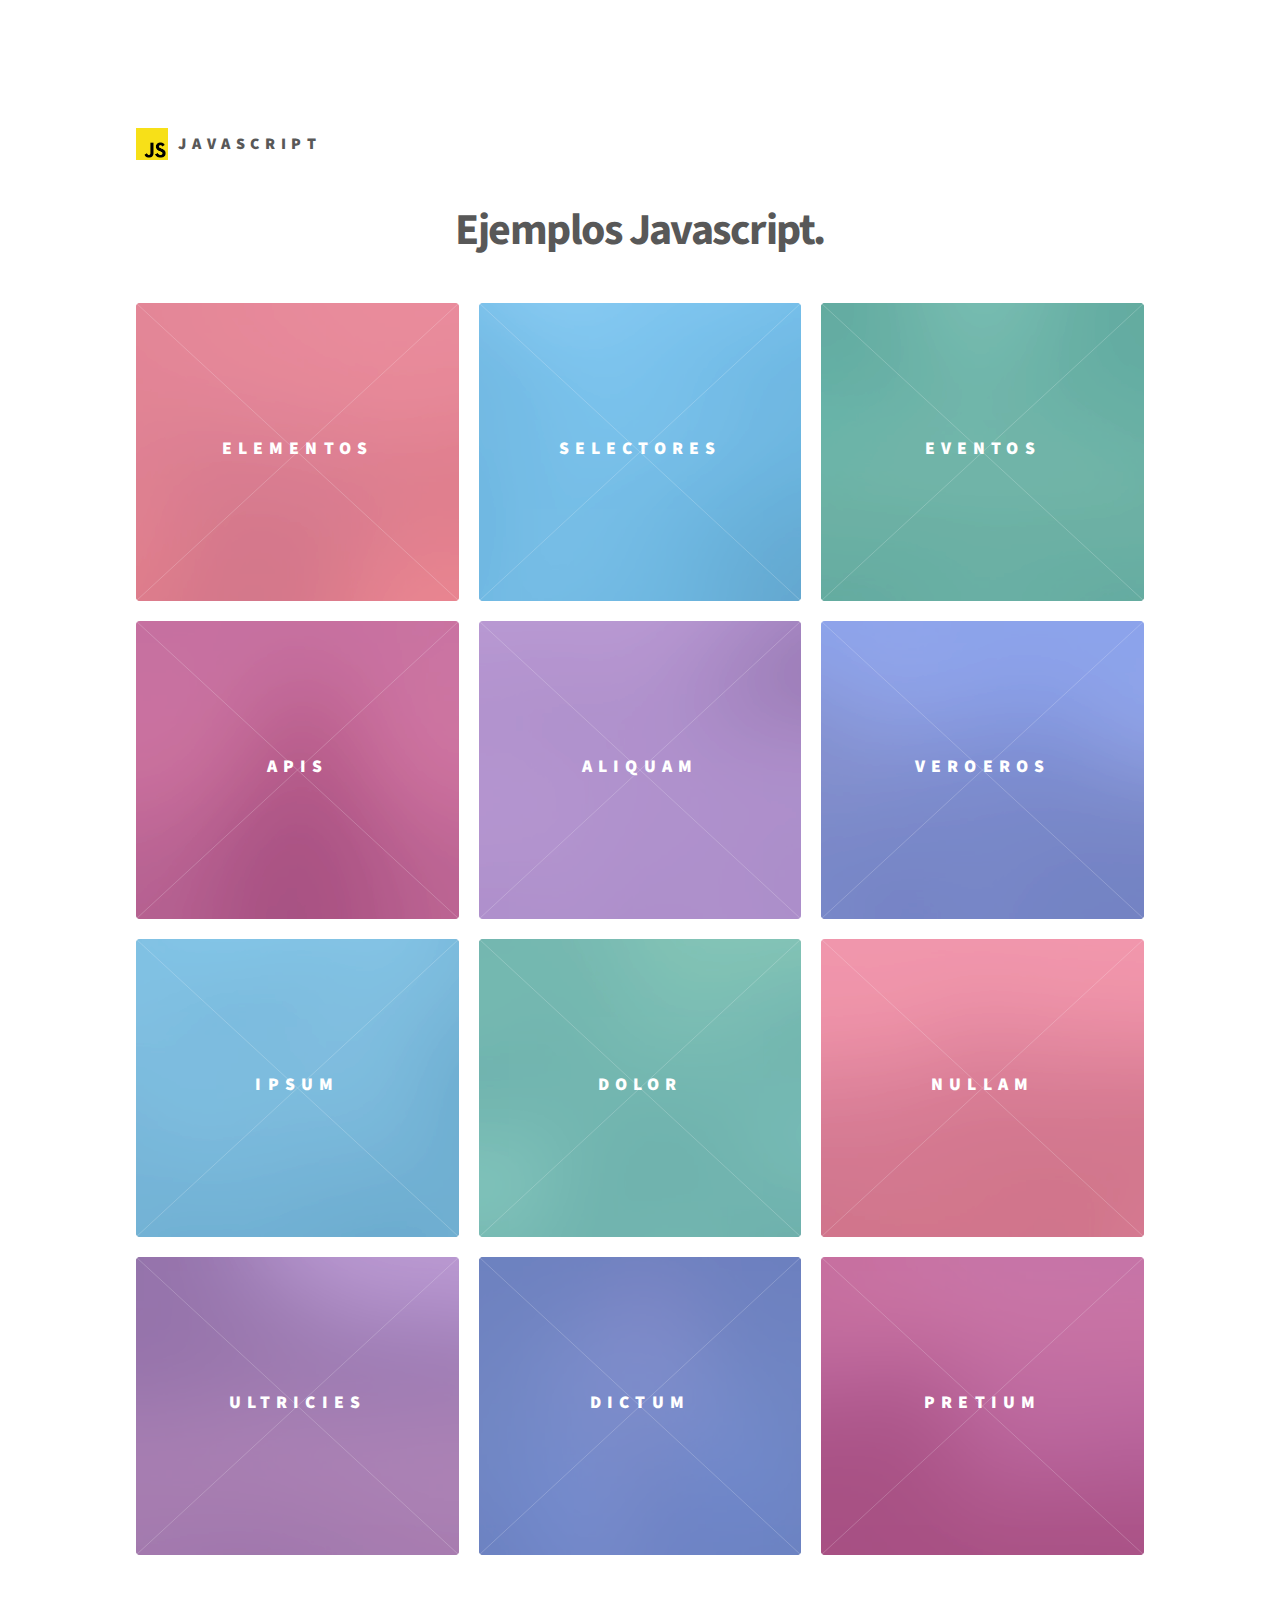
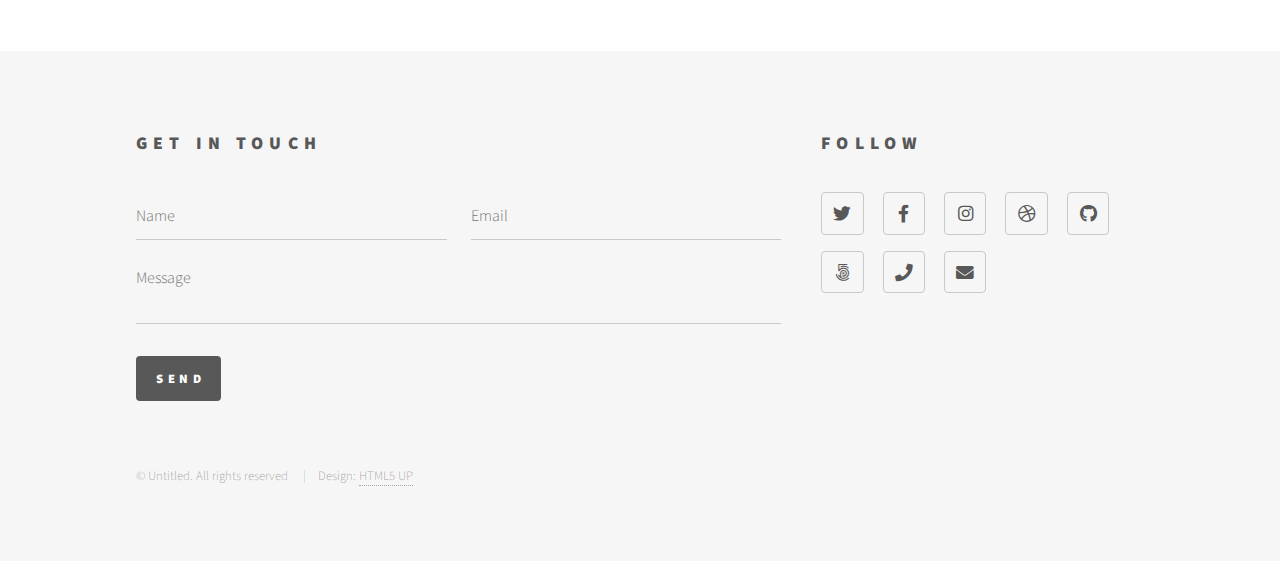
==== index.html @ d75ac3b3 "Primer commit" ====
<!DOCTYPE HTML>
<!--
	Phantom by HTML5 UP
	html5up.net | @ajlkn
	Free for personal and commercial use under the CCA 3.0 license (html5up.net/license)
-->
<html>

<head>
    <title>Desarrollo web Javascript</title>
    <meta charset="utf-8" />
    <meta name="viewport" content="width=device-width, initial-scale=1, user-scalable=no" />
    <link rel="stylesheet" href="assets/css/main.css" />
    <noscript><link rel="stylesheet" href="assets/css/noscript.css" /></noscript>
</head>

<body class="is-preload">
    <!-- Wrapper -->
    <div id="wrapper">

        <!-- Header -->
        <header id="header">
            <div class="inner">

                <!-- Logo -->
                <a href="index.html" class="logo">
                    <span class="symbol"><img src="images/logo.png" alt="" /></span><span class="title">Javascript</span>
                </a>

            </div>
        </header>

        <!-- Main -->
        <div id="main">
            <div class="inner">
                <header>
                    <h1>Ejemplos Javascript.</h1>
                </header>
                <section class="tiles">
                    <article class="style1">
                        <span class="image">
										<img src="images/pic01.jpg" alt="" />
									</span>
                        <a href="elementos.html">
                            <h2>Elementos</h2>
                            <div class="content">
                                <p>Sed nisl arcu euismod sit amet nisi lorem etiam dolor veroeros et feugiat.</p>
                            </div>
                        </a>
                    </article>
                    <article class="style2">
                        <span class="image">
										<img src="images/pic02.jpg" alt="" />
									</span>
                        <a href="selectores.html">
                            <h2>Selectores</h2>
                            <div class="content">
                                <p>Sed nisl arcu euismod sit amet nisi lorem etiam dolor veroeros et feugiat.</p>
                            </div>
                        </a>
                    </article>
                    <article class="style3">
                        <span class="image">
										<img src="images/pic03.jpg" alt="" />
									</span>
                        <a href="generic.html">
                            <h2>Eventos</h2>
                            <div class="content">
                                <p>Sed nisl arcu euismod sit amet nisi lorem etiam dolor veroeros et feugiat.</p>
                            </div>
                        </a>
                    </article>
                    <article class="style4">
                        <span class="image">
										<img src="images/pic04.jpg" alt="" />
									</span>
                        <a href="generic.html">
                            <h2>Apis</h2>
                            <div class="content">
                                <p>Sed nisl arcu euismod sit amet nisi lorem etiam dolor veroeros et feugiat.</p>
                            </div>
                        </a>
                    </article>
                    <article class="style5">
                        <span class="image">
										<img src="images/pic05.jpg" alt="" />
									</span>
                        <a href="generic.html">
                            <h2>Aliquam</h2>
                            <div class="content">
                                <p>Sed nisl arcu euismod sit amet nisi lorem etiam dolor veroeros et feugiat.</p>
                            </div>
                        </a>
                    </article>
                    <article class="style6">
                        <span class="image">
										<img src="images/pic06.jpg" alt="" />
									</span>
                        <a href="generic.html">
                            <h2>Veroeros</h2>
                            <div class="content">
                                <p>Sed nisl arcu euismod sit amet nisi lorem etiam dolor veroeros et feugiat.</p>
                            </div>
                        </a>
                    </article>
                    <article class="style2">
                        <span class="image">
										<img src="images/pic07.jpg" alt="" />
									</span>
                        <a href="generic.html">
                            <h2>Ipsum</h2>
                            <div class="content">
                                <p>Sed nisl arcu euismod sit amet nisi lorem etiam dolor veroeros et feugiat.</p>
                            </div>
                        </a>
                    </article>
                    <article class="style3">
                        <span class="image">
										<img src="images/pic08.jpg" alt="" />
									</span>
                        <a href="generic.html">
                            <h2>Dolor</h2>
                            <div class="content">
                                <p>Sed nisl arcu euismod sit amet nisi lorem etiam dolor veroeros et feugiat.</p>
                            </div>
                        </a>
                    </article>
                    <article class="style1">
                        <span class="image">
										<img src="images/pic09.jpg" alt="" />
									</span>
                        <a href="generic.html">
                            <h2>Nullam</h2>
                            <div class="content">
                                <p>Sed nisl arcu euismod sit amet nisi lorem etiam dolor veroeros et feugiat.</p>
                            </div>
                        </a>
                    </article>
                    <article class="style5">
                        <span class="image">
										<img src="images/pic10.jpg" alt="" />
									</span>
                        <a href="generic.html">
                            <h2>Ultricies</h2>
                            <div class="content">
                                <p>Sed nisl arcu euismod sit amet nisi lorem etiam dolor veroeros et feugiat.</p>
                            </div>
                        </a>
                    </article>
                    <article class="style6">
                        <span class="image">
										<img src="images/pic11.jpg" alt="" />
									</span>
                        <a href="generic.html">
                            <h2>Dictum</h2>
                            <div class="content">
                                <p>Sed nisl arcu euismod sit amet nisi lorem etiam dolor veroeros et feugiat.</p>
                            </div>
                        </a>
                    </article>
                    <article class="style4">
                        <span class="image">
										<img src="images/pic12.jpg" alt="" />
									</span>
                        <a href="generic.html">
                            <h2>Pretium</h2>
                            <div class="content">
                                <p>Sed nisl arcu euismod sit amet nisi lorem etiam dolor veroeros et feugiat.</p>
                            </div>
                        </a>
                    </article>
                </section>
            </div>
        </div>

        <!-- Footer -->
        <footer id="footer">
            <div class="inner">
                <section>
                    <h2>Get in touch</h2>
                    <form method="post" action="#">
                        <div class="fields">
                            <div class="field half">
                                <input type="text" name="name" id="name" placeholder="Name" />
                            </div>
                            <div class="field half">
                                <input type="email" name="email" id="email" placeholder="Email" />
                            </div>
                            <div class="field">
                                <textarea name="message" id="message" placeholder="Message"></textarea>
                            </div>
                        </div>
                        <ul class="actions">
                            <li><input type="submit" value="Send" class="primary" /></li>
                        </ul>
                    </form>
                </section>
                <section>
                    <h2>Follow</h2>
                    <ul class="icons">
                        <li><a href="#" class="icon brands style2 fa-twitter"><span class="label">Twitter</span></a></li>
                        <li><a href="#" class="icon brands style2 fa-facebook-f"><span class="label">Facebook</span></a></li>
                        <li><a href="#" class="icon brands style2 fa-instagram"><span class="label">Instagram</span></a></li>
                        <li><a href="#" class="icon brands style2 fa-dribbble"><span class="label">Dribbble</span></a></li>
                        <li><a href="#" class="icon brands style2 fa-github"><span class="label">GitHub</span></a></li>
                        <li><a href="#" class="icon brands style2 fa-500px"><span class="label">500px</span></a></li>
                        <li><a href="#" class="icon solid style2 fa-phone"><span class="label">Phone</span></a></li>
                        <li><a href="#" class="icon solid style2 fa-envelope"><span class="label">Email</span></a></li>
                    </ul>
                </section>
                <ul class="copyright">
                    <li>&copy; Untitled. All rights reserved</li>
                    <li>Design: <a href="http://html5up.net">HTML5 UP</a></li>
                </ul>
            </div>
        </footer>

    </div>

    <!-- Scripts -->
    <script src="assets/js/jquery.min.js"></script>
    <script src="assets/js/browser.min.js"></script>
    <script src="assets/js/breakpoints.min.js"></script>
    <script src="assets/js/util.js"></script>
    <script src="assets/js/main.js"></script>

</body>

</html>
---- assets/css/main.css ----
@import url(fontawesome-all.min.css);
@import url("https://fonts.googleapis.com/css?family=Source+Sans+Pro:300,700,900");

/*
	Phantom by HTML5 UP
	html5up.net | @ajlkn
	Free for personal and commercial use under the CCA 3.0 license (html5up.net/license)
*/

html,
body,
div,
span,
applet,
object,
iframe,
h1,
h2,
h3,
h4,
h5,
h6,
p,
blockquote,
pre,
a,
abbr,
acronym,
address,
big,
cite,
code,
del,
dfn,
em,
img,
ins,
kbd,
q,
s,
samp,
small,
strike,
strong,
sub,
sup,
tt,
var,
b,
u,
i,
center,
dl,
dt,
dd,
ol,
ul,
li,
fieldset,
form,
label,
legend,
table,
caption,
tbody,
tfoot,
thead,
tr,
th,
td,
article,
aside,
canvas,
details,
embed,
figure,
figcaption,
footer,
header,
hgroup,
menu,
nav,
output,
ruby,
section,
summary,
time,
mark,
audio,
video {
    margin: 0;
    padding: 0;
    border: 0;
    font-size: 100%;
    font: inherit;
    vertical-align: baseline;
}

article,
aside,
details,
figcaption,
figure,
footer,
header,
hgroup,
menu,
nav,
section {
    display: block;
}

body {
    line-height: 1;
}

ol,
ul {
    list-style: none;
}

blockquote,
q {
    quotes: none;
}

blockquote:before,
blockquote:after,
q:before,
q:after {
    content: '';
    content: none;
}

table {
    border-collapse: collapse;
    border-spacing: 0;
}

body {
    -webkit-text-size-adjust: none;
}

mark {
    background-color: transparent;
    color: inherit;
}

input::-moz-focus-inner {
    border: 0;
    padding: 0;
}

input,
select,
textarea {
    -moz-appearance: none;
    -webkit-appearance: none;
    -ms-appearance: none;
    appearance: none;
}


/* Basic */

@-ms-viewport {
    width: device-width;
}

body {
    -ms-overflow-style: scrollbar;
}

@media screen and (max-width: 480px) {
    html,
    body {
        min-width: 320px;
    }
}

html {
    box-sizing: border-box;
}

*,
*:before,
*:after {
    box-sizing: inherit;
}

body {
    background: #ffffff;
}

body.is-preload *,
body.is-preload *:before,
body.is-preload *:after {
    -moz-animation: none !important;
    -webkit-animation: none !important;
    -ms-animation: none !important;
    animation: none !important;
    -moz-transition: none !important;
    -webkit-transition: none !important;
    -ms-transition: none !important;
    transition: none !important;
}


/* Type */

body,
input,
select,
textarea {
    color: #585858;
    font-family: "Source Sans Pro", Helvetica, sans-serif;
    font-size: 16pt;
    font-weight: 300;
    line-height: 1.75;
}

@media screen and (max-width: 1680px) {
    body,
    input,
    select,
    textarea {
        font-size: 14pt;
    }
}

@media screen and (max-width: 1280px) {
    body,
    input,
    select,
    textarea {
        font-size: 12pt;
    }
}

a {
    -moz-transition: border-bottom-color 0.2s ease, color 0.2s ease;
    -webkit-transition: border-bottom-color 0.2s ease, color 0.2s ease;
    -ms-transition: border-bottom-color 0.2s ease, color 0.2s ease;
    transition: border-bottom-color 0.2s ease, color 0.2s ease;
    text-decoration: none;
    color: #585858;
    border-bottom: dotted 1px rgba(88, 88, 88, 0.5);
}

a:hover {
    border-bottom-color: transparent;
    color: #f2849e !important;
}

strong,
b {
    font-weight: 900;
}

em,
i {
    font-style: italic;
}

p {
    margin: 0 0 2em 0;
}

h1 {
    font-size: 2.75em;
    font-weight: 700;
    line-height: 1.3;
    margin: 0 0 1em 0;
    letter-spacing: -0.035em;
    text-align: center;
}

h1 a {
    color: inherit;
}

@media screen and (max-width: 736px) {
    h1 {
        font-size: 2em;
        margin: 0 0 1em 0;
    }
}

@media screen and (max-width: 360px) {
    h1 {
        font-size: 1.75em;
    }
}

h2,
h3,
h4,
h5,
h6 {
    font-weight: 900;
    line-height: 1.5;
    margin: 0 0 2em 0;
    text-transform: uppercase;
    letter-spacing: 0.35em;
}

h2 a,
h3 a,
h4 a,
h5 a,
h6 a {
    color: inherit;
}

h2 {
    font-size: 1.1em;
}

h3 {
    font-size: 1em;
}

h4 {
    font-size: 0.8em;
}

h5 {
    font-size: 0.8em;
}

h6 {
    font-size: 0.8em;
}

@media screen and (max-width: 980px) {
    h1 br,
    h2 br,
    h3 br,
    h4 br,
    h5 br,
    h6 br {
        display: none;
    }
}

@media screen and (max-width: 736px) {
    h2 {
        font-size: 1em;
    }
    h3 {
        font-size: 0.8em;
    }
}

sub {
    font-size: 0.8em;
    position: relative;
    top: 0.5em;
}

sup {
    font-size: 0.8em;
    position: relative;
    top: -0.5em;
}

blockquote {
    border-left: solid 4px #c9c9c9;
    font-style: italic;
    margin: 0 0 2em 0;
    padding: 0.5em 0 0.5em 2em;
}

code {
    background: rgba(144, 144, 144, 0.075);
    border-radius: 4px;
    border: solid 1px #c9c9c9;
    font-family: "Courier New", monospace;
    font-size: 0.9em;
    margin: 0 0.25em;
    padding: 0.25em 0.65em;
}

pre {
    -webkit-overflow-scrolling: touch;
    font-family: "Courier New", monospace;
    font-size: 0.9em;
    margin: 0 0 2em 0;
}

pre code {
    display: block;
    line-height: 1.75;
    padding: 1em 1.5em;
    overflow-x: auto;
}

hr {
    border: 0;
    border-bottom: solid 1px #c9c9c9;
    margin: 2em 0;
}

hr.major {
    margin: 3em 0;
}

.align-left {
    text-align: left;
}

.align-center {
    text-align: center;
}

.align-right {
    text-align: right;
}


/* Row */

.row {
    display: flex;
    flex-wrap: wrap;
    box-sizing: border-box;
    align-items: stretch;
}

.row>* {
    box-sizing: border-box;
}

.row.gtr-uniform>*> :last-child {
    margin-bottom: 0;
}

.row.aln-left {
    justify-content: flex-start;
}

.row.aln-center {
    justify-content: center;
}

.row.aln-right {
    justify-content: flex-end;
}

.row.aln-top {
    align-items: flex-start;
}

.row.aln-middle {
    align-items: center;
}

.row.aln-bottom {
    align-items: flex-end;
}

.row>.imp {
    order: -1;
}

.row>.col-1 {
    width: 8.33333%;
}

.row>.off-1 {
    margin-left: 8.33333%;
}

.row>.col-2 {
    width: 16.66667%;
}

.row>.off-2 {
    margin-left: 16.66667%;
}

.row>.col-3 {
    width: 25%;
}

.row>.off-3 {
    margin-left: 25%;
}

.row>.col-4 {
    width: 33.33333%;
}

.row>.off-4 {
    margin-left: 33.33333%;
}

.row>.col-5 {
    width: 41.66667%;
}

.row>.off-5 {
    margin-left: 41.66667%;
}

.row>.col-6 {
    width: 50%;
}

.row>.off-6 {
    margin-left: 50%;
}

.row>.col-7 {
    width: 58.33333%;
}

.row>.off-7 {
    margin-left: 58.33333%;
}

.row>.col-8 {
    width: 66.66667%;
}

.row>.off-8 {
    margin-left: 66.66667%;
}

.row>.col-9 {
    width: 75%;
}

.row>.off-9 {
    margin-left: 75%;
}

.row>.col-10 {
    width: 83.33333%;
}

.row>.off-10 {
    margin-left: 83.33333%;
}

.row>.col-11 {
    width: 91.66667%;
}

.row>.off-11 {
    margin-left: 91.66667%;
}

.row>.col-12 {
    width: 100%;
}

.row>.off-12 {
    margin-left: 100%;
}

.row.gtr-0 {
    margin-top: 0;
    margin-left: 0em;
}

.row.gtr-0>* {
    padding: 0 0 0 0em;
}

.row.gtr-0.gtr-uniform {
    margin-top: 0em;
}

.row.gtr-0.gtr-uniform>* {
    padding-top: 0em;
}

.row.gtr-25 {
    margin-top: 0;
    margin-left: -0.5em;
}

.row.gtr-25>* {
    padding: 0 0 0 0.5em;
}

.row.gtr-25.gtr-uniform {
    margin-top: -0.5em;
}

.row.gtr-25.gtr-uniform>* {
    padding-top: 0.5em;
}

.row.gtr-50 {
    margin-top: 0;
    margin-left: -1em;
}

.row.gtr-50>* {
    padding: 0 0 0 1em;
}

.row.gtr-50.gtr-uniform {
    margin-top: -1em;
}

.row.gtr-50.gtr-uniform>* {
    padding-top: 1em;
}

.row {
    margin-top: 0;
    margin-left: -2em;
}

.row>* {
    padding: 0 0 0 2em;
}

.row.gtr-uniform {
    margin-top: -2em;
}

.row.gtr-uniform>* {
    padding-top: 2em;
}

.row.gtr-150 {
    margin-top: 0;
    margin-left: -3em;
}

.row.gtr-150>* {
    padding: 0 0 0 3em;
}

.row.gtr-150.gtr-uniform {
    margin-top: -3em;
}

.row.gtr-150.gtr-uniform>* {
    padding-top: 3em;
}

.row.gtr-200 {
    margin-top: 0;
    margin-left: -4em;
}

.row.gtr-200>* {
    padding: 0 0 0 4em;
}

.row.gtr-200.gtr-uniform {
    margin-top: -4em;
}

.row.gtr-200.gtr-uniform>* {
    padding-top: 4em;
}

@media screen and (max-width: 1680px) {
    .row {
        display: flex;
        flex-wrap: wrap;
        box-sizing: border-box;
        align-items: stretch;
    }
    .row>* {
        box-sizing: border-box;
    }
    .row.gtr-uniform>*> :last-child {
        margin-bottom: 0;
    }
    .row.aln-left {
        justify-content: flex-start;
    }
    .row.aln-center {
        justify-content: center;
    }
    .row.aln-right {
        justify-content: flex-end;
    }
    .row.aln-top {
        align-items: flex-start;
    }
    .row.aln-middle {
        align-items: center;
    }
    .row.aln-bottom {
        align-items: flex-end;
    }
    .row>.imp-xlarge {
        order: -1;
    }
    .row>.col-1-xlarge {
        width: 8.33333%;
    }
    .row>.off-1-xlarge {
        margin-left: 8.33333%;
    }
    .row>.col-2-xlarge {
        width: 16.66667%;
    }
    .row>.off-2-xlarge {
        margin-left: 16.66667%;
    }
    .row>.col-3-xlarge {
        width: 25%;
    }
    .row>.off-3-xlarge {
        margin-left: 25%;
    }
    .row>.col-4-xlarge {
        width: 33.33333%;
    }
    .row>.off-4-xlarge {
        margin-left: 33.33333%;
    }
    .row>.col-5-xlarge {
        width: 41.66667%;
    }
    .row>.off-5-xlarge {
        margin-left: 41.66667%;
    }
    .row>.col-6-xlarge {
        width: 50%;
    }
    .row>.off-6-xlarge {
        margin-left: 50%;
    }
    .row>.col-7-xlarge {
        width: 58.33333%;
    }
    .row>.off-7-xlarge {
        margin-left: 58.33333%;
    }
    .row>.col-8-xlarge {
        width: 66.66667%;
    }
    .row>.off-8-xlarge {
        margin-left: 66.66667%;
    }
    .row>.col-9-xlarge {
        width: 75%;
    }
    .row>.off-9-xlarge {
        margin-left: 75%;
    }
    .row>.col-10-xlarge {
        width: 83.33333%;
    }
    .row>.off-10-xlarge {
        margin-left: 83.33333%;
    }
    .row>.col-11-xlarge {
        width: 91.66667%;
    }
    .row>.off-11-xlarge {
        margin-left: 91.66667%;
    }
    .row>.col-12-xlarge {
        width: 100%;
    }
    .row>.off-12-xlarge {
        margin-left: 100%;
    }
    .row.gtr-0 {
        margin-top: 0;
        margin-left: 0em;
    }
    .row.gtr-0>* {
        padding: 0 0 0 0em;
    }
    .row.gtr-0.gtr-uniform {
        margin-top: 0em;
    }
    .row.gtr-0.gtr-uniform>* {
        padding-top: 0em;
    }
    .row.gtr-25 {
        margin-top: 0;
        margin-left: -0.5em;
    }
    .row.gtr-25>* {
        padding: 0 0 0 0.5em;
    }
    .row.gtr-25.gtr-uniform {
        margin-top: -0.5em;
    }
    .row.gtr-25.gtr-uniform>* {
        padding-top: 0.5em;
    }
    .row.gtr-50 {
        margin-top: 0;
        margin-left: -1em;
    }
    .row.gtr-50>* {
        padding: 0 0 0 1em;
    }
    .row.gtr-50.gtr-uniform {
        margin-top: -1em;
    }
    .row.gtr-50.gtr-uniform>* {
        padding-top: 1em;
    }
    .row {
        margin-top: 0;
        margin-left: -2em;
    }
    .row>* {
        padding: 0 0 0 2em;
    }
    .row.gtr-uniform {
        margin-top: -2em;
    }
    .row.gtr-uniform>* {
        padding-top: 2em;
    }
    .row.gtr-150 {
        margin-top: 0;
        margin-left: -3em;
    }
    .row.gtr-150>* {
        padding: 0 0 0 3em;
    }
    .row.gtr-150.gtr-uniform {
        margin-top: -3em;
    }
    .row.gtr-150.gtr-uniform>* {
        padding-top: 3em;
    }
    .row.gtr-200 {
        margin-top: 0;
        margin-left: -4em;
    }
    .row.gtr-200>* {
        padding: 0 0 0 4em;
    }
    .row.gtr-200.gtr-uniform {
        margin-top: -4em;
    }
    .row.gtr-200.gtr-uniform>* {
        padding-top: 4em;
    }
}

@media screen and (max-width: 1280px) {
    .row {
        display: flex;
        flex-wrap: wrap;
        box-sizing: border-box;
        align-items: stretch;
    }
    .row>* {
        box-sizing: border-box;
    }
    .row.gtr-uniform>*> :last-child {
        margin-bottom: 0;
    }
    .row.aln-left {
        justify-content: flex-start;
    }
    .row.aln-center {
        justify-content: center;
    }
    .row.aln-right {
        justify-content: flex-end;
    }
    .row.aln-top {
        align-items: flex-start;
    }
    .row.aln-middle {
        align-items: center;
    }
    .row.aln-bottom {
        align-items: flex-end;
    }
    .row>.imp-large {
        order: -1;
    }
    .row>.col-1-large {
        width: 8.33333%;
    }
    .row>.off-1-large {
        margin-left: 8.33333%;
    }
    .row>.col-2-large {
        width: 16.66667%;
    }
    .row>.off-2-large {
        margin-left: 16.66667%;
    }
    .row>.col-3-large {
        width: 25%;
    }
    .row>.off-3-large {
        margin-left: 25%;
    }
    .row>.col-4-large {
        width: 33.33333%;
    }
    .row>.off-4-large {
        margin-left: 33.33333%;
    }
    .row>.col-5-large {
        width: 41.66667%;
    }
    .row>.off-5-large {
        margin-left: 41.66667%;
    }
    .row>.col-6-large {
        width: 50%;
    }
    .row>.off-6-large {
        margin-left: 50%;
    }
    .row>.col-7-large {
        width: 58.33333%;
    }
    .row>.off-7-large {
        margin-left: 58.33333%;
    }
    .row>.col-8-large {
        width: 66.66667%;
    }
    .row>.off-8-large {
        margin-left: 66.66667%;
    }
    .row>.col-9-large {
        width: 75%;
    }
    .row>.off-9-large {
        margin-left: 75%;
    }
    .row>.col-10-large {
        width: 83.33333%;
    }
    .row>.off-10-large {
        margin-left: 83.33333%;
    }
    .row>.col-11-large {
        width: 91.66667%;
    }
    .row>.off-11-large {
        margin-left: 91.66667%;
    }
    .row>.col-12-large {
        width: 100%;
    }
    .row>.off-12-large {
        margin-left: 100%;
    }
    .row.gtr-0 {
        margin-top: 0;
        margin-left: 0em;
    }
    .row.gtr-0>* {
        padding: 0 0 0 0em;
    }
    .row.gtr-0.gtr-uniform {
        margin-top: 0em;
    }
    .row.gtr-0.gtr-uniform>* {
        padding-top: 0em;
    }
    .row.gtr-25 {
        margin-top: 0;
        margin-left: -0.5em;
    }
    .row.gtr-25>* {
        padding: 0 0 0 0.5em;
    }
    .row.gtr-25.gtr-uniform {
        margin-top: -0.5em;
    }
    .row.gtr-25.gtr-uniform>* {
        padding-top: 0.5em;
    }
    .row.gtr-50 {
        margin-top: 0;
        margin-left: -1em;
    }
    .row.gtr-50>* {
        padding: 0 0 0 1em;
    }
    .row.gtr-50.gtr-uniform {
        margin-top: -1em;
    }
    .row.gtr-50.gtr-uniform>* {
        padding-top: 1em;
    }
    .row {
        margin-top: 0;
        margin-left: -2em;
    }
    .row>* {
        padding: 0 0 0 2em;
    }
    .row.gtr-uniform {
        margin-top: -2em;
    }
    .row.gtr-uniform>* {
        padding-top: 2em;
    }
    .row.gtr-150 {
        margin-top: 0;
        margin-left: -3em;
    }
    .row.gtr-150>* {
        padding: 0 0 0 3em;
    }
    .row.gtr-150.gtr-uniform {
        margin-top: -3em;
    }
    .row.gtr-150.gtr-uniform>* {
        padding-top: 3em;
    }
    .row.gtr-200 {
        margin-top: 0;
        margin-left: -4em;
    }
    .row.gtr-200>* {
        padding: 0 0 0 4em;
    }
    .row.gtr-200.gtr-uniform {
        margin-top: -4em;
    }
    .row.gtr-200.gtr-uniform>* {
        padding-top: 4em;
    }
}

@media screen and (max-width: 980px) {
    .row {
        display: flex;
        flex-wrap: wrap;
        box-sizing: border-box;
        align-items: stretch;
    }
    .row>* {
        box-sizing: border-box;
    }
    .row.gtr-uniform>*> :last-child {
        margin-bottom: 0;
    }
    .row.aln-left {
        justify-content: flex-start;
    }
    .row.aln-center {
        justify-content: center;
    }
    .row.aln-right {
        justify-content: flex-end;
    }
    .row.aln-top {
        align-items: flex-start;
    }
    .row.aln-middle {
        align-items: center;
    }
    .row.aln-bottom {
        align-items: flex-end;
    }
    .row>.imp-medium {
        order: -1;
    }
    .row>.col-1-medium {
        width: 8.33333%;
    }
    .row>.off-1-medium {
        margin-left: 8.33333%;
    }
    .row>.col-2-medium {
        width: 16.66667%;
    }
    .row>.off-2-medium {
        margin-left: 16.66667%;
    }
    .row>.col-3-medium {
        width: 25%;
    }
    .row>.off-3-medium {
        margin-left: 25%;
    }
    .row>.col-4-medium {
        width: 33.33333%;
    }
    .row>.off-4-medium {
        margin-left: 33.33333%;
    }
    .row>.col-5-medium {
        width: 41.66667%;
    }
    .row>.off-5-medium {
        margin-left: 41.66667%;
    }
    .row>.col-6-medium {
        width: 50%;
    }
    .row>.off-6-medium {
        margin-left: 50%;
    }
    .row>.col-7-medium {
        width: 58.33333%;
    }
    .row>.off-7-medium {
        margin-left: 58.33333%;
    }
    .row>.col-8-medium {
        width: 66.66667%;
    }
    .row>.off-8-medium {
        margin-left: 66.66667%;
    }
    .row>.col-9-medium {
        width: 75%;
    }
    .row>.off-9-medium {
        margin-left: 75%;
    }
    .row>.col-10-medium {
        width: 83.33333%;
    }
    .row>.off-10-medium {
        margin-left: 83.33333%;
    }
    .row>.col-11-medium {
        width: 91.66667%;
    }
    .row>.off-11-medium {
        margin-left: 91.66667%;
    }
    .row>.col-12-medium {
        width: 100%;
    }
    .row>.off-12-medium {
        margin-left: 100%;
    }
    .row.gtr-0 {
        margin-top: 0;
        margin-left: 0em;
    }
    .row.gtr-0>* {
        padding: 0 0 0 0em;
    }
    .row.gtr-0.gtr-uniform {
        margin-top: 0em;
    }
    .row.gtr-0.gtr-uniform>* {
        padding-top: 0em;
    }
    .row.gtr-25 {
        margin-top: 0;
        margin-left: -0.375em;
    }
    .row.gtr-25>* {
        padding: 0 0 0 0.375em;
    }
    .row.gtr-25.gtr-uniform {
        margin-top: -0.375em;
    }
    .row.gtr-25.gtr-uniform>* {
        padding-top: 0.375em;
    }
    .row.gtr-50 {
        margin-top: 0;
        margin-left: -0.75em;
    }
    .row.gtr-50>* {
        padding: 0 0 0 0.75em;
    }
    .row.gtr-50.gtr-uniform {
        margin-top: -0.75em;
    }
    .row.gtr-50.gtr-uniform>* {
        padding-top: 0.75em;
    }
    .row {
        margin-top: 0;
        margin-left: -1.5em;
    }
    .row>* {
        padding: 0 0 0 1.5em;
    }
    .row.gtr-uniform {
        margin-top: -1.5em;
    }
    .row.gtr-uniform>* {
        padding-top: 1.5em;
    }
    .row.gtr-150 {
        margin-top: 0;
        margin-left: -2.25em;
    }
    .row.gtr-150>* {
        padding: 0 0 0 2.25em;
    }
    .row.gtr-150.gtr-uniform {
        margin-top: -2.25em;
    }
    .row.gtr-150.gtr-uniform>* {
        padding-top: 2.25em;
    }
    .row.gtr-200 {
        margin-top: 0;
        margin-left: -3em;
    }
    .row.gtr-200>* {
        padding: 0 0 0 3em;
    }
    .row.gtr-200.gtr-uniform {
        margin-top: -3em;
    }
    .row.gtr-200.gtr-uniform>* {
        padding-top: 3em;
    }
}

@media screen and (max-width: 736px) {
    .row {
        display: flex;
        flex-wrap: wrap;
        box-sizing: border-box;
        align-items: stretch;
    }
    .row>* {
        box-sizing: border-box;
    }
    .row.gtr-uniform>*> :last-child {
        margin-bottom: 0;
    }
    .row.aln-left {
        justify-content: flex-start;
    }
    .row.aln-center {
        justify-content: center;
    }
    .row.aln-right {
        justify-content: flex-end;
    }
    .row.aln-top {
        align-items: flex-start;
    }
    .row.aln-middle {
        align-items: center;
    }
    .row.aln-bottom {
        align-items: flex-end;
    }
    .row>.imp-small {
        order: -1;
    }
    .row>.col-1-small {
        width: 8.33333%;
    }
    .row>.off-1-small {
        margin-left: 8.33333%;
    }
    .row>.col-2-small {
        width: 16.66667%;
    }
    .row>.off-2-small {
        margin-left: 16.66667%;
    }
    .row>.col-3-small {
        width: 25%;
    }
    .row>.off-3-small {
        margin-left: 25%;
    }
    .row>.col-4-small {
        width: 33.33333%;
    }
    .row>.off-4-small {
        margin-left: 33.33333%;
    }
    .row>.col-5-small {
        width: 41.66667%;
    }
    .row>.off-5-small {
        margin-left: 41.66667%;
    }
    .row>.col-6-small {
        width: 50%;
    }
    .row>.off-6-small {
        margin-left: 50%;
    }
    .row>.col-7-small {
        width: 58.33333%;
    }
    .row>.off-7-small {
        margin-left: 58.33333%;
    }
    .row>.col-8-small {
        width: 66.66667%;
    }
    .row>.off-8-small {
        margin-left: 66.66667%;
    }
    .row>.col-9-small {
        width: 75%;
    }
    .row>.off-9-small {
        margin-left: 75%;
    }
    .row>.col-10-small {
        width: 83.33333%;
    }
    .row>.off-10-small {
        margin-left: 83.33333%;
    }
    .row>.col-11-small {
        width: 91.66667%;
    }
    .row>.off-11-small {
        margin-left: 91.66667%;
    }
    .row>.col-12-small {
        width: 100%;
    }
    .row>.off-12-small {
        margin-left: 100%;
    }
    .row.gtr-0 {
        margin-top: 0;
        margin-left: 0em;
    }
    .row.gtr-0>* {
        padding: 0 0 0 0em;
    }
    .row.gtr-0.gtr-uniform {
        margin-top: 0em;
    }
    .row.gtr-0.gtr-uniform>* {
        padding-top: 0em;
    }
    .row.gtr-25 {
        margin-top: 0;
        margin-left: -0.25em;
    }
    .row.gtr-25>* {
        padding: 0 0 0 0.25em;
    }
    .row.gtr-25.gtr-uniform {
        margin-top: -0.25em;
    }
    .row.gtr-25.gtr-uniform>* {
        padding-top: 0.25em;
    }
    .row.gtr-50 {
        margin-top: 0;
        margin-left: -0.5em;
    }
    .row.gtr-50>* {
        padding: 0 0 0 0.5em;
    }
    .row.gtr-50.gtr-uniform {
        margin-top: -0.5em;
    }
    .row.gtr-50.gtr-uniform>* {
        padding-top: 0.5em;
    }
    .row {
        margin-top: 0;
        margin-left: -1em;
    }
    .row>* {
        padding: 0 0 0 1em;
    }
    .row.gtr-uniform {
        margin-top: -1em;
    }
    .row.gtr-uniform>* {
        padding-top: 1em;
    }
    .row.gtr-150 {
        margin-top: 0;
        margin-left: -1.5em;
    }
    .row.gtr-150>* {
        padding: 0 0 0 1.5em;
    }
    .row.gtr-150.gtr-uniform {
        margin-top: -1.5em;
    }
    .row.gtr-150.gtr-uniform>* {
        padding-top: 1.5em;
    }
    .row.gtr-200 {
        margin-top: 0;
        margin-left: -2em;
    }
    .row.gtr-200>* {
        padding: 0 0 0 2em;
    }
    .row.gtr-200.gtr-uniform {
        margin-top: -2em;
    }
    .row.gtr-200.gtr-uniform>* {
        padding-top: 2em;
    }
}

@media screen and (max-width: 480px) {
    .row {
        display: flex;
        flex-wrap: wrap;
        box-sizing: border-box;
        align-items: stretch;
    }
    .row>* {
        box-sizing: border-box;
    }
    .row.gtr-uniform>*> :last-child {
        margin-bottom: 0;
    }
    .row.aln-left {
        justify-content: flex-start;
    }
    .row.aln-center {
        justify-content: center;
    }
    .row.aln-right {
        justify-content: flex-end;
    }
    .row.aln-top {
        align-items: flex-start;
    }
    .row.aln-middle {
        align-items: center;
    }
    .row.aln-bottom {
        align-items: flex-end;
    }
    .row>.imp-xsmall {
        order: -1;
    }
    .row>.col-1-xsmall {
        width: 8.33333%;
    }
    .row>.off-1-xsmall {
        margin-left: 8.33333%;
    }
    .row>.col-2-xsmall {
        width: 16.66667%;
    }
    .row>.off-2-xsmall {
        margin-left: 16.66667%;
    }
    .row>.col-3-xsmall {
        width: 25%;
    }
    .row>.off-3-xsmall {
        margin-left: 25%;
    }
    .row>.col-4-xsmall {
        width: 33.33333%;
    }
    .row>.off-4-xsmall {
        margin-left: 33.33333%;
    }
    .row>.col-5-xsmall {
        width: 41.66667%;
    }
    .row>.off-5-xsmall {
        margin-left: 41.66667%;
    }
    .row>.col-6-xsmall {
        width: 50%;
    }
    .row>.off-6-xsmall {
        margin-left: 50%;
    }
    .row>.col-7-xsmall {
        width: 58.33333%;
    }
    .row>.off-7-xsmall {
        margin-left: 58.33333%;
    }
    .row>.col-8-xsmall {
        width: 66.66667%;
    }
    .row>.off-8-xsmall {
        margin-left: 66.66667%;
    }
    .row>.col-9-xsmall {
        width: 75%;
    }
    .row>.off-9-xsmall {
        margin-left: 75%;
    }
    .row>.col-10-xsmall {
        width: 83.33333%;
    }
    .row>.off-10-xsmall {
        margin-left: 83.33333%;
    }
    .row>.col-11-xsmall {
        width: 91.66667%;
    }
    .row>.off-11-xsmall {
        margin-left: 91.66667%;
    }
    .row>.col-12-xsmall {
        width: 100%;
    }
    .row>.off-12-xsmall {
        margin-left: 100%;
    }
    .row.gtr-0 {
        margin-top: 0;
        margin-left: 0em;
    }
    .row.gtr-0>* {
        padding: 0 0 0 0em;
    }
    .row.gtr-0.gtr-uniform {
        margin-top: 0em;
    }
    .row.gtr-0.gtr-uniform>* {
        padding-top: 0em;
    }
    .row.gtr-25 {
        margin-top: 0;
        margin-left: -0.25em;
    }
    .row.gtr-25>* {
        padding: 0 0 0 0.25em;
    }
    .row.gtr-25.gtr-uniform {
        margin-top: -0.25em;
    }
    .row.gtr-25.gtr-uniform>* {
        padding-top: 0.25em;
    }
    .row.gtr-50 {
        margin-top: 0;
        margin-left: -0.5em;
    }
    .row.gtr-50>* {
        padding: 0 0 0 0.5em;
    }
    .row.gtr-50.gtr-uniform {
        margin-top: -0.5em;
    }
    .row.gtr-50.gtr-uniform>* {
        padding-top: 0.5em;
    }
    .row {
        margin-top: 0;
        margin-left: -1em;
    }
    .row>* {
        padding: 0 0 0 1em;
    }
    .row.gtr-uniform {
        margin-top: -1em;
    }
    .row.gtr-uniform>* {
        padding-top: 1em;
    }
    .row.gtr-150 {
        margin-top: 0;
        margin-left: -1.5em;
    }
    .row.gtr-150>* {
        padding: 0 0 0 1.5em;
    }
    .row.gtr-150.gtr-uniform {
        margin-top: -1.5em;
    }
    .row.gtr-150.gtr-uniform>* {
        padding-top: 1.5em;
    }
    .row.gtr-200 {
        margin-top: 0;
        margin-left: -2em;
    }
    .row.gtr-200>* {
        padding: 0 0 0 2em;
    }
    .row.gtr-200.gtr-uniform {
        margin-top: -2em;
    }
    .row.gtr-200.gtr-uniform>* {
        padding-top: 2em;
    }
}


/* Section/Article */

section.special,
article.special {
    text-align: center;
}

header p {
    margin-top: -1em;
}

@media screen and (max-width: 736px) {
    header p {
        margin-top: 0;
    }
}


/* Icon */

.icon {
    text-decoration: none;
    border-bottom: none;
    position: relative;
}

.icon:before {
    -moz-osx-font-smoothing: grayscale;
    -webkit-font-smoothing: antialiased;
    display: inline-block;
    font-style: normal;
    font-variant: normal;
    text-rendering: auto;
    line-height: 1;
    text-transform: none !important;
    font-family: 'Font Awesome 5 Free';
    font-weight: 400;
}

.icon>.label {
    display: none;
}

.icon:before {
    line-height: inherit;
}

.icon.solid:before {
    font-weight: 900;
}

.icon.brands:before {
    font-family: 'Font Awesome 5 Brands';
}

.icon.style2 {
    -moz-transition: background-color 0.2s ease-in-out, color 0.2s ease-in-out, border-color 0.2s ease-in-out;
    -webkit-transition: background-color 0.2s ease-in-out, color 0.2s ease-in-out, border-color 0.2s ease-in-out;
    -ms-transition: background-color 0.2s ease-in-out, color 0.2s ease-in-out, border-color 0.2s ease-in-out;
    transition: background-color 0.2s ease-in-out, color 0.2s ease-in-out, border-color 0.2s ease-in-out;
    background-color: transparent;
    border: solid 1px #c9c9c9;
    border-radius: 4px;
    width: 2.65em;
    height: 2.65em;
    display: inline-block;
    text-align: center;
    line-height: 2.65em;
    color: inherit;
}

.icon.style2:before {
    font-size: 1.1em;
}

.icon.style2:hover {
    color: #f2849e;
    border-color: #f2849e;
}

.icon.style2:active {
    background-color: rgba(242, 132, 158, 0.1);
}


/* List */

ol {
    list-style: decimal;
    margin: 0 0 2em 0;
    padding-left: 1.25em;
}

ol li {
    padding-left: 0.25em;
}

ul {
    list-style: disc;
    margin: 0 0 2em 0;
    padding-left: 1em;
}

ul li {
    padding-left: 0.5em;
}

ul.alt {
    list-style: none;
    padding-left: 0;
}

ul.alt li {
    border-top: solid 1px #c9c9c9;
    padding: 0.5em 0;
}

ul.alt li:first-child {
    border-top: 0;
    padding-top: 0;
}

dl {
    margin: 0 0 2em 0;
}

dl dt {
    display: block;
    font-weight: 900;
    margin: 0 0 1em 0;
}

dl dd {
    margin-left: 2em;
}


/* Actions */

ul.actions {
    display: -moz-flex;
    display: -webkit-flex;
    display: -ms-flex;
    display: flex;
    cursor: default;
    list-style: none;
    margin-left: -1em;
    padding-left: 0;
}

ul.actions li {
    padding: 0 0 0 1em;
    vertical-align: middle;
}

ul.actions.special {
    -moz-justify-content: center;
    -webkit-justify-content: center;
    -ms-justify-content: center;
    justify-content: center;
    width: 100%;
    margin-left: 0;
}

ul.actions.special li:first-child {
    padding-left: 0;
}

ul.actions.stacked {
    -moz-flex-direction: column;
    -webkit-flex-direction: column;
    -ms-flex-direction: column;
    flex-direction: column;
    margin-left: 0;
}

ul.actions.stacked li {
    padding: 1.3em 0 0 0;
}

ul.actions.stacked li:first-child {
    padding-top: 0;
}

ul.actions.fit {
    width: calc(100% + 1em);
}

ul.actions.fit li {
    -moz-flex-grow: 1;
    -webkit-flex-grow: 1;
    -ms-flex-grow: 1;
    flex-grow: 1;
    -moz-flex-shrink: 1;
    -webkit-flex-shrink: 1;
    -ms-flex-shrink: 1;
    flex-shrink: 1;
    width: 100%;
}

ul.actions.fit li>* {
    width: 100%;
}

ul.actions.fit.stacked {
    width: 100%;
}

@media screen and (max-width: 480px) {
    ul.actions:not(.fixed) {
        -moz-flex-direction: column;
        -webkit-flex-direction: column;
        -ms-flex-direction: column;
        flex-direction: column;
        margin-left: 0;
        width: 100% !important;
    }
    ul.actions:not(.fixed) li {
        -moz-flex-grow: 1;
        -webkit-flex-grow: 1;
        -ms-flex-grow: 1;
        flex-grow: 1;
        -moz-flex-shrink: 1;
        -webkit-flex-shrink: 1;
        -ms-flex-shrink: 1;
        flex-shrink: 1;
        padding: 1em 0 0 0;
        text-align: center;
        width: 100%;
    }
    ul.actions:not(.fixed) li>* {
        width: 100%;
    }
    ul.actions:not(.fixed) li:first-child {
        padding-top: 0;
    }
    ul.actions:not(.fixed) li input[type="submit"],
    ul.actions:not(.fixed) li input[type="reset"],
    ul.actions:not(.fixed) li input[type="button"],
    ul.actions:not(.fixed) li button,
    ul.actions:not(.fixed) li .button {
        width: 100%;
    }
    ul.actions:not(.fixed) li input[type="submit"].icon:before,
    ul.actions:not(.fixed) li input[type="reset"].icon:before,
    ul.actions:not(.fixed) li input[type="button"].icon:before,
    ul.actions:not(.fixed) li button.icon:before,
    ul.actions:not(.fixed) li .button.icon:before {
        margin-left: -0.5rem;
    }
}


/* Icons */

ul.icons {
    cursor: default;
    list-style: none;
    padding-left: 0;
    margin: -1em 0 2em -1em;
}

ul.icons li {
    display: inline-block;
    padding: 1em 0 0 1em;
}


/* Form */

form {
    margin: 0 0 2em 0;
    overflow-x: hidden;
}

form> :last-child {
    margin-bottom: 0;
}

form>.fields {
    display: -moz-flex;
    display: -webkit-flex;
    display: -ms-flex;
    display: flex;
    -moz-flex-wrap: wrap;
    -webkit-flex-wrap: wrap;
    -ms-flex-wrap: wrap;
    flex-wrap: wrap;
    width: calc(100% + 3em);
    margin: -1.5em 0 2em -1.5em;
}

form>.fields>.field {
    -moz-flex-grow: 0;
    -webkit-flex-grow: 0;
    -ms-flex-grow: 0;
    flex-grow: 0;
    -moz-flex-shrink: 0;
    -webkit-flex-shrink: 0;
    -ms-flex-shrink: 0;
    flex-shrink: 0;
    padding: 1.5em 0 0 1.5em;
    width: calc(100% - 1.5em);
}

form>.fields>.field.half {
    width: calc(50% - 0.75em);
}

form>.fields>.field.third {
    width: calc(100%/3 - 0.5em);
}

form>.fields>.field.quarter {
    width: calc(25% - 0.375em);
}

@media screen and (max-width: 480px) {
    form>.fields {
        width: calc(100% + 3em);
        margin: -1.5em 0 2em -1.5em;
    }
    form>.fields>.field {
        padding: 1.5em 0 0 1.5em;
        width: calc(100% - 1.5em);
    }
    form>.fields>.field.half {
        width: calc(100% - 1.5em);
    }
    form>.fields>.field.third {
        width: calc(100% - 1.5em);
    }
    form>.fields>.field.quarter {
        width: calc(100% - 1.5em);
    }
}

label {
    display: block;
    font-size: 0.9em;
    font-weight: 900;
    margin: 0 0 1em 0;
}

input[type="text"],
input[type="password"],
input[type="email"],
input[type="tel"],
select,
textarea {
    -moz-appearance: none;
    -webkit-appearance: none;
    -ms-appearance: none;
    appearance: none;
    background-color: transparent;
    border: none;
    border-radius: 0;
    border-bottom: solid 1px #c9c9c9;
    color: inherit;
    display: block;
    outline: 0;
    padding: 0;
    text-decoration: none;
    width: 100%;
}

input[type="text"]:invalid,
input[type="password"]:invalid,
input[type="email"]:invalid,
input[type="tel"]:invalid,
select:invalid,
textarea:invalid {
    box-shadow: none;
}

input[type="text"]:focus,
input[type="password"]:focus,
input[type="email"]:focus,
input[type="tel"]:focus,
select:focus,
textarea:focus {
    border-bottom-color: #f2849e;
    box-shadow: inset 0 -1px 0 0 #f2849e;
}

select {
    background-image: url("data:image/svg+xml;charset=utf8,%3Csvg xmlns='http://www.w3.org/2000/svg' width='40' height='40' preserveAspectRatio='none' viewBox='0 0 40 40'%3E%3Cpath d='M9.4,12.3l10.4,10.4l10.4-10.4c0.2-0.2,0.5-0.4,0.9-0.4c0.3,0,0.6,0.1,0.9,0.4l3.3,3.3c0.2,0.2,0.4,0.5,0.4,0.9 c0,0.4-0.1,0.6-0.4,0.9L20.7,31.9c-0.2,0.2-0.5,0.4-0.9,0.4c-0.3,0-0.6-0.1-0.9-0.4L4.3,17.3c-0.2-0.2-0.4-0.5-0.4-0.9 c0-0.4,0.1-0.6,0.4-0.9l3.3-3.3c0.2-0.2,0.5-0.4,0.9-0.4S9.1,12.1,9.4,12.3z' fill='%23c9c9c9' /%3E%3C/svg%3E");
    background-size: 1.25rem;
    background-repeat: no-repeat;
    background-position: calc(100% - 1rem) center;
    height: 3em;
    padding-right: 3em;
    text-overflow: ellipsis;
}

select option {
    background: #ffffff;
}

select:focus::-ms-value {
    background-color: transparent;
}

select::-ms-expand {
    display: none;
}

input[type="text"],
input[type="password"],
input[type="email"],
select {
    height: 3em;
}

textarea {
    padding: 0;
    min-height: 3.75em;
}

input[type="checkbox"],
input[type="radio"] {
    -moz-appearance: none;
    -webkit-appearance: none;
    -ms-appearance: none;
    appearance: none;
    display: block;
    float: left;
    margin-right: -2em;
    opacity: 0;
    width: 1em;
    z-index: -1;
}

input[type="checkbox"]+label,
input[type="radio"]+label {
    text-decoration: none;
    color: #585858;
    cursor: pointer;
    display: inline-block;
    font-size: 1em;
    font-weight: 300;
    padding-left: 2.55em;
    padding-right: 0.75em;
    position: relative;
}

input[type="checkbox"]+label:before,
input[type="radio"]+label:before {
    -moz-osx-font-smoothing: grayscale;
    -webkit-font-smoothing: antialiased;
    display: inline-block;
    font-style: normal;
    font-variant: normal;
    text-rendering: auto;
    line-height: 1;
    text-transform: none !important;
    font-family: 'Font Awesome 5 Free';
    font-weight: 900;
}

input[type="checkbox"]+label:before,
input[type="radio"]+label:before {
    border-radius: 4px;
    border: solid 1px #c9c9c9;
    content: '';
    display: inline-block;
    font-size: 0.8em;
    height: 2.25em;
    left: 0;
    line-height: 2.25em;
    position: absolute;
    text-align: center;
    top: 0;
    width: 2.25em;
}

input[type="checkbox"]:checked+label:before,
input[type="radio"]:checked+label:before {
    background: #585858;
    border-color: #585858;
    color: #ffffff;
    content: '\f00c';
}

input[type="checkbox"]:focus+label:before,
input[type="radio"]:focus+label:before {
    border-color: #f2849e;
    box-shadow: 0 0 0 1px #f2849e;
}

input[type="checkbox"]+label:before {
    border-radius: 4px;
}

input[type="radio"]+label:before {
    border-radius: 100%;
}


/* Box */

.box {
    border-radius: 4px;
    border: solid 1px #c9c9c9;
    margin-bottom: 2em;
    padding: 1.5em;
}

.box> :last-child,
.box> :last-child> :last-child,
.box> :last-child> :last-child> :last-child {
    margin-bottom: 0;
}

.box.alt {
    border: 0;
    border-radius: 0;
    padding: 0;
}


/* Image */

.image {
    border-radius: 4px;
    border: 0;
    display: inline-block;
    position: relative;
}

.image img {
    border-radius: 4px;
    display: block;
}

.image.left,
.image.right {
    max-width: 40%;
}

.image.left img,
.image.right img {
    width: 100%;
}

.image.left {
    float: left;
    padding: 0 1.5em 1em 0;
    top: 0.25em;
}

.image.right {
    float: right;
    padding: 0 0 1em 1.5em;
    top: 0.25em;
}

.image.fit {
    display: block;
    margin: 0 0 2em 0;
    width: 100%;
}

.image.fit img {
    width: 100%;
}

.image.main {
    display: block;
    margin: 0 0 3em 0;
    width: 100%;
}

.image.main img {
    width: 100%;
}

@media screen and (max-width: 736px) {
    .image.main {
        margin: 0 0 2em 0;
    }
}


/* Table */

.table-wrapper {
    -webkit-overflow-scrolling: touch;
    overflow-x: auto;
}

table {
    margin: 0 0 2em 0;
    width: 100%;
}

table tbody tr {
    border: solid 1px #c9c9c9;
    border-left: 0;
    border-right: 0;
}

table tbody tr:nth-child(2n+1) {
    background-color: rgba(144, 144, 144, 0.075);
}

table td {
    padding: 0.75em 0.75em;
}

table th {
    font-size: 0.9em;
    font-weight: 900;
    padding: 0 0.75em 0.75em 0.75em;
    text-align: left;
}

table thead {
    border-bottom: solid 2px #c9c9c9;
}

table tfoot {
    border-top: solid 2px #c9c9c9;
}

table.alt {
    border-collapse: separate;
}

table.alt tbody tr td {
    border: solid 1px #c9c9c9;
    border-left-width: 0;
    border-top-width: 0;
}

table.alt tbody tr td:first-child {
    border-left-width: 1px;
}

table.alt tbody tr:first-child td {
    border-top-width: 1px;
}

table.alt thead {
    border-bottom: 0;
}

table.alt tfoot {
    border-top: 0;
}


/* Button */

input[type="submit"],
input[type="reset"],
input[type="button"],
button,
.button {
    -moz-appearance: none;
    -webkit-appearance: none;
    -ms-appearance: none;
    appearance: none;
    -moz-transition: background-color 0.2s ease-in-out, color 0.2s ease-in-out, box-shadow 0.2s ease-in-out;
    -webkit-transition: background-color 0.2s ease-in-out, color 0.2s ease-in-out, box-shadow 0.2s ease-in-out;
    -ms-transition: background-color 0.2s ease-in-out, color 0.2s ease-in-out, box-shadow 0.2s ease-in-out;
    transition: background-color 0.2s ease-in-out, color 0.2s ease-in-out, box-shadow 0.2s ease-in-out;
    background-color: transparent;
    border-radius: 4px;
    border: 0;
    box-shadow: inset 0 0 0 2px #585858;
    color: #585858 !important;
    cursor: pointer;
    display: inline-block;
    font-size: 0.8em;
    font-weight: 900;
    height: 3.5em;
    letter-spacing: 0.35em;
    line-height: 3.45em;
    overflow: hidden;
    padding: 0 1.25em 0 1.6em;
    text-align: center;
    text-decoration: none;
    text-overflow: ellipsis;
    text-transform: uppercase;
    white-space: nowrap;
}

input[type="submit"].icon:before,
input[type="reset"].icon:before,
input[type="button"].icon:before,
button.icon:before,
.button.icon:before {
    margin-right: 0.5em;
}

input[type="submit"].fit,
input[type="reset"].fit,
input[type="button"].fit,
button.fit,
.button.fit {
    width: 100%;
}

input[type="submit"]:hover,
input[type="reset"]:hover,
input[type="button"]:hover,
button:hover,
.button:hover {
    color: #f2849e !important;
    box-shadow: inset 0 0 0 2px #f2849e;
}

input[type="submit"]:active,
input[type="reset"]:active,
input[type="button"]:active,
button:active,
.button:active {
    background-color: rgba(242, 132, 158, 0.1);
}

input[type="submit"].small,
input[type="reset"].small,
input[type="button"].small,
button.small,
.button.small {
    font-size: 0.6em;
}

input[type="submit"].large,
input[type="reset"].large,
input[type="button"].large,
button.large,
.button.large {
    font-size: 1em;
}

input[type="submit"].primary,
input[type="reset"].primary,
input[type="button"].primary,
button.primary,
.button.primary {
    box-shadow: none;
    background-color: #585858;
    color: #ffffff !important;
}

input[type="submit"].primary:hover,
input[type="reset"].primary:hover,
input[type="button"].primary:hover,
button.primary:hover,
.button.primary:hover {
    background-color: #f2849e;
}

input[type="submit"].primary:active,
input[type="reset"].primary:active,
input[type="button"].primary:active,
button.primary:active,
.button.primary:active {
    background-color: #ee5f81;
}

input[type="submit"].disabled,
input[type="submit"]:disabled,
input[type="reset"].disabled,
input[type="reset"]:disabled,
input[type="button"].disabled,
input[type="button"]:disabled,
button.disabled,
button:disabled,
.button.disabled,
.button:disabled {
    pointer-events: none;
    opacity: 0.25;
}


/* Tiles */

.tiles {
    display: -moz-flex;
    display: -webkit-flex;
    display: -ms-flex;
    display: flex;
    -moz-flex-wrap: wrap;
    -webkit-flex-wrap: wrap;
    -ms-flex-wrap: wrap;
    flex-wrap: wrap;
    postiion: relative;
    margin: -2.5em 0 0 -2.5em;
}

.tiles article {
    -moz-transition: -moz-transform 0.5s ease, opacity 0.5s ease;
    -webkit-transition: -webkit-transform 0.5s ease, opacity 0.5s ease;
    -ms-transition: -ms-transform 0.5s ease, opacity 0.5s ease;
    transition: transform 0.5s ease, opacity 0.5s ease;
    position: relative;
    width: calc(33.33333% - 2.5em);
    margin: 2.5em 0 0 2.5em;
}

.tiles article>.image {
    -moz-transition: -moz-transform 0.5s ease;
    -webkit-transition: -webkit-transform 0.5s ease;
    -ms-transition: -ms-transform 0.5s ease;
    transition: transform 0.5s ease;
    position: relative;
    display: block;
    width: 100%;
    border-radius: 4px;
    overflow: hidden;
}

.tiles article>.image img {
    display: block;
    width: 100%;
}

.tiles article>.image:before {
    pointer-events: none;
    -moz-transition: background-color 0.5s ease, opacity 0.5s ease;
    -webkit-transition: background-color 0.5s ease, opacity 0.5s ease;
    -ms-transition: background-color 0.5s ease, opacity 0.5s ease;
    transition: background-color 0.5s ease, opacity 0.5s ease;
    content: '';
    display: block;
    position: absolute;
    top: 0;
    left: 0;
    width: 100%;
    height: 100%;
    opacity: 1.0;
    z-index: 1;
    opacity: 0.8;
}

.tiles article>.image:after {
    pointer-events: none;
    -moz-transition: opacity 0.5s ease;
    -webkit-transition: opacity 0.5s ease;
    -ms-transition: opacity 0.5s ease;
    transition: opacity 0.5s ease;
    content: '';
    display: block;
    position: absolute;
    top: 0;
    left: 0;
    width: 100%;
    height: 100%;
    background-image: url("data:image/svg+xml;charset=utf8,%3Csvg xmlns='http://www.w3.org/2000/svg' width='100' height='100' viewBox='0 0 100 100' preserveAspectRatio='none'%3E%3Cstyle%3Eline %7B stroke-width: 0.25px%3B stroke: %23ffffff%3B %7D%3C/style%3E%3Cline x1='0' y1='0' x2='100' y2='100' /%3E%3Cline x1='100' y1='0' x2='0' y2='100' /%3E%3C/svg%3E");
    background-position: center;
    background-repeat: no-repeat;
    background-size: 100% 100%;
    opacity: 0.25;
    z-index: 2;
}

.tiles article>a {
    display: -moz-flex;
    display: -webkit-flex;
    display: -ms-flex;
    display: flex;
    -moz-flex-direction: column;
    -webkit-flex-direction: column;
    -ms-flex-direction: column;
    flex-direction: column;
    -moz-align-items: center;
    -webkit-align-items: center;
    -ms-align-items: center;
    align-items: center;
    -moz-justify-content: center;
    -webkit-justify-content: center;
    -ms-justify-content: center;
    justify-content: center;
    -moz-transition: background-color 0.5s ease, -moz-transform 0.5s ease;
    -webkit-transition: background-color 0.5s ease, -webkit-transform 0.5s ease;
    -ms-transition: background-color 0.5s ease, -ms-transform 0.5s ease;
    transition: background-color 0.5s ease, transform 0.5s ease;
    position: absolute;
    top: 0;
    left: 0;
    width: 100%;
    height: 100%;
    padding: 1em;
    border-radius: 4px;
    border-bottom: 0;
    color: #ffffff;
    text-align: center;
    text-decoration: none;
    z-index: 3;
}

.tiles article>a> :last-child {
    margin: 0;
}

.tiles article>a:hover {
    color: #ffffff !important;
}

.tiles article>a h2 {
    margin: 0;
}

.tiles article>a .content {
    -moz-transition: max-height 0.5s ease, opacity 0.5s ease;
    -webkit-transition: max-height 0.5s ease, opacity 0.5s ease;
    -ms-transition: max-height 0.5s ease, opacity 0.5s ease;
    transition: max-height 0.5s ease, opacity 0.5s ease;
    width: 100%;
    max-height: 0;
    line-height: 1.5;
    margin-top: 0.35em;
    opacity: 0;
}

.tiles article>a .content> :last-child {
    margin-bottom: 0;
}

.tiles article.style1>.image:before {
    background-color: #f2849e;
}

.tiles article.style2>.image:before {
    background-color: #7ecaf6;
}

.tiles article.style3>.image:before {
    background-color: #7bd0c1;
}

.tiles article.style4>.image:before {
    background-color: #c75b9b;
}

.tiles article.style5>.image:before {
    background-color: #ae85ca;
}

.tiles article.style6>.image:before {
    background-color: #8499e7;
}

body:not(.is-touch) .tiles article:hover>.image {
    -moz-transform: scale(1.1);
    -webkit-transform: scale(1.1);
    -ms-transform: scale(1.1);
    transform: scale(1.1);
}

body:not(.is-touch) .tiles article:hover>.image:before {
    background-color: #333333;
    opacity: 0.35;
}

body:not(.is-touch) .tiles article:hover>.image:after {
    opacity: 0;
}

body:not(.is-touch) .tiles article:hover .content {
    max-height: 15em;
    opacity: 1;
}

*+.tiles {
    margin-top: 2em;
}

body.is-preload .tiles article {
    -moz-transform: scale(0.9);
    -webkit-transform: scale(0.9);
    -ms-transform: scale(0.9);
    transform: scale(0.9);
    opacity: 0;
}

body.is-touch .tiles article .content {
    max-height: 15em;
    opacity: 1;
}

@media screen and (max-width: 1280px) {
    .tiles {
        margin: -1.25em 0 0 -1.25em;
    }
    .tiles article {
        width: calc(33.33333% - 1.25em);
        margin: 1.25em 0 0 1.25em;
    }
}

@media screen and (max-width: 980px) {
    .tiles {
        margin: -2.5em 0 0 -2.5em;
    }
    .tiles article {
        width: calc(50% - 2.5em);
        margin: 2.5em 0 0 2.5em;
    }
}

@media screen and (max-width: 736px) {
    .tiles {
        margin: -1.25em 0 0 -1.25em;
    }
    .tiles article {
        width: calc(50% - 1.25em);
        margin: 1.25em 0 0 1.25em;
    }
    .tiles article:hover>.image {
        -moz-transform: scale(1.0);
        -webkit-transform: scale(1.0);
        -ms-transform: scale(1.0);
        transform: scale(1.0);
    }
}

@media screen and (max-width: 480px) {
    .tiles {
        margin: 0;
    }
    .tiles article {
        width: 100%;
        margin: 1.25em 0 0 0;
    }
}


/* Header */

#header {
    padding: 8em 0 0.1em 0;
}

#header .logo {
    display: block;
    border-bottom: 0;
    color: inherit;
    font-weight: 900;
    letter-spacing: 0.35em;
    margin: 0 0 2.5em 0;
    text-decoration: none;
    text-transform: uppercase;
    display: inline-block;
}

#header .logo>* {
    display: inline-block;
    vertical-align: middle;
}

#header .logo .symbol {
    margin-right: 0.65em;
}

#header .logo .symbol img {
    display: block;
    width: 2em;
    height: 2em;
}

#header nav {
    position: fixed;
    right: 2em;
    top: 2em;
    z-index: 10000;
}

#header nav ul {
    display: -moz-flex;
    display: -webkit-flex;
    display: -ms-flex;
    display: flex;
    -moz-align-items: center;
    -webkit-align-items: center;
    -ms-align-items: center;
    align-items: center;
    list-style: none;
    margin: 0;
    padding: 0;
}

#header nav ul li {
    display: block;
    padding: 0;
}

#header nav ul li a {
    display: block;
    position: relative;
    height: 3em;
    line-height: 3em;
    padding: 0 1.5em;
    background-color: rgba(255, 255, 255, 0.5);
    border-radius: 4px;
    border: 0;
    font-size: 0.8em;
    font-weight: 900;
    letter-spacing: 0.35em;
    text-transform: uppercase;
}

#header nav ul li a[href="#menu"] {
    -webkit-tap-highlight-color: transparent;
    width: 4em;
    text-indent: 4em;
    font-size: 1em;
    overflow: hidden;
    padding: 0;
    white-space: nowrap;
}

#header nav ul li a[href="#menu"]:before,
#header nav ul li a[href="#menu"]:after {
    -moz-transition: opacity 0.2s ease;
    -webkit-transition: opacity 0.2s ease;
    -ms-transition: opacity 0.2s ease;
    transition: opacity 0.2s ease;
    content: '';
    display: block;
    position: absolute;
    top: 0;
    left: 0;
    width: 100%;
    height: 100%;
    background-position: center;
    background-repeat: no-repeat;
    background-size: 2em 2em;
}

#header nav ul li a[href="#menu"]:before {
    background-image: url("data:image/svg+xml;charset=utf8,%3Csvg xmlns='http://www.w3.org/2000/svg' width='100' height='100' viewBox='0 0 100 100' preserveAspectRatio='none'%3E%3Cstyle%3Eline %7B stroke-width: 8px%3B stroke: %23f2849e%3B %7D%3C/style%3E%3Cline x1='0' y1='25' x2='100' y2='25' /%3E%3Cline x1='0' y1='50' x2='100' y2='50' /%3E%3Cline x1='0' y1='75' x2='100' y2='75' /%3E%3C/svg%3E");
    opacity: 0;
}

#header nav ul li a[href="#menu"]:after {
    background-image: url("data:image/svg+xml;charset=utf8,%3Csvg xmlns='http://www.w3.org/2000/svg' width='100' height='100' viewBox='0 0 100 100' preserveAspectRatio='none'%3E%3Cstyle%3Eline %7B stroke-width: 8px%3B stroke: %23585858%3B %7D%3C/style%3E%3Cline x1='0' y1='25' x2='100' y2='25' /%3E%3Cline x1='0' y1='50' x2='100' y2='50' /%3E%3Cline x1='0' y1='75' x2='100' y2='75' /%3E%3C/svg%3E");
    opacity: 1;
}

#header nav ul li a[href="#menu"]:hover:before {
    opacity: 1;
}

#header nav ul li a[href="#menu"]:hover:after {
    opacity: 0;
}

@media screen and (max-width: 736px) {
    #header {
        padding: 4em 0 0.1em 0;
    }
    #header nav {
        right: 0.5em;
        top: 0.5em;
    }
    #header nav ul li a[href="#menu"]:before,
    #header nav ul li a[href="#menu"]:after {
        background-size: 1.5em 1.5em;
    }
}


/* Menu */

#wrapper {
    -moz-transition: opacity 0.45s ease;
    -webkit-transition: opacity 0.45s ease;
    -ms-transition: opacity 0.45s ease;
    transition: opacity 0.45s ease;
    opacity: 1;
}

#menu {
    -moz-transform: translateX(22em);
    -webkit-transform: translateX(22em);
    -ms-transform: translateX(22em);
    transform: translateX(22em);
    -moz-transition: -moz-transform 0.45s ease, visibility 0.45s;
    -webkit-transition: -webkit-transform 0.45s ease, visibility 0.45s;
    -ms-transition: -ms-transform 0.45s ease, visibility 0.45s;
    transition: transform 0.45s ease, visibility 0.45s;
    position: fixed;
    top: 0;
    right: 0;
    width: 22em;
    max-width: 80%;
    height: 100%;
    -webkit-overflow-scrolling: touch;
    background: #585858;
    color: #ffffff;
    cursor: default;
    visibility: hidden;
    z-index: 10002;
}

#menu>.inner {
    -moz-transition: opacity 0.45s ease;
    -webkit-transition: opacity 0.45s ease;
    -ms-transition: opacity 0.45s ease;
    transition: opacity 0.45s ease;
    -webkit-overflow-scrolling: touch;
    position: absolute;
    top: 0;
    left: 0;
    width: 100%;
    height: 100%;
    padding: 2.75em;
    opacity: 0;
    overflow-y: auto;
}

#menu>.inner>ul {
    list-style: none;
    margin: 0 0 1em 0;
    padding: 0;
}

#menu>.inner>ul>li {
    padding: 0;
    border-top: solid 1px rgba(255, 255, 255, 0.15);
}

#menu>.inner>ul>li a {
    display: block;
    padding: 1em 0;
    line-height: 1.5;
    border: 0;
    color: inherit;
}

#menu>.inner>ul>li:first-child {
    border-top: 0;
    margin-top: -1em;
}

#menu>.close {
    -moz-transition: opacity 0.45s ease, -moz-transform 0.45s ease;
    -webkit-transition: opacity 0.45s ease, -webkit-transform 0.45s ease;
    -ms-transition: opacity 0.45s ease, -ms-transform 0.45s ease;
    transition: opacity 0.45s ease, transform 0.45s ease;
    -moz-transform: scale(0.25) rotate(180deg);
    -webkit-transform: scale(0.25) rotate(180deg);
    -ms-transform: scale(0.25) rotate(180deg);
    transform: scale(0.25) rotate(180deg);
    -webkit-tap-highlight-color: transparent;
    display: block;
    position: absolute;
    top: 2em;
    left: -6em;
    width: 6em;
    text-indent: 6em;
    height: 3em;
    border: 0;
    font-size: 1em;
    opacity: 0;
    overflow: hidden;
    padding: 0;
    white-space: nowrap;
}

#menu>.close:before,
#menu>.close:after {
    -moz-transition: opacity 0.2s ease;
    -webkit-transition: opacity 0.2s ease;
    -ms-transition: opacity 0.2s ease;
    transition: opacity 0.2s ease;
    content: '';
    display: block;
    position: absolute;
    top: 0;
    left: 0;
    width: 100%;
    height: 100%;
    background-position: center;
    background-repeat: no-repeat;
    background-size: 2em 2em;
}

#menu>.close:before {
    background-image: url("data:image/svg+xml;charset=utf8,%3Csvg xmlns='http://www.w3.org/2000/svg' width='100' height='100' viewBox='0 0 100 100' preserveAspectRatio='none'%3E%3Cstyle%3Eline %7B stroke-width: 8px%3B stroke: %23f2849e%3B %7D%3C/style%3E%3Cline x1='15' y1='15' x2='85' y2='85' /%3E%3Cline x1='85' y1='15' x2='15' y2='85' /%3E%3C/svg%3E");
    opacity: 0;
}

#menu>.close:after {
    background-image: url("data:image/svg+xml;charset=utf8,%3Csvg xmlns='http://www.w3.org/2000/svg' width='100' height='100' viewBox='0 0 100 100' preserveAspectRatio='none'%3E%3Cstyle%3Eline %7B stroke-width: 8px%3B stroke: %23585858%3B %7D%3C/style%3E%3Cline x1='15' y1='15' x2='85' y2='85' /%3E%3Cline x1='85' y1='15' x2='15' y2='85' /%3E%3C/svg%3E");
    opacity: 1;
}

#menu>.close:hover:before {
    opacity: 1;
}

#menu>.close:hover:after {
    opacity: 0;
}

@media screen and (max-width: 736px) {
    #menu {
        -moz-transform: translateX(16.5em);
        -webkit-transform: translateX(16.5em);
        -ms-transform: translateX(16.5em);
        transform: translateX(16.5em);
        width: 16.5em;
    }
    #menu>.inner {
        padding: 2.75em 1.5em;
    }
    #menu>.close {
        top: 0.5em;
        left: -4.25em;
        width: 4.25em;
        text-indent: 4.25em;
    }
    #menu>.close:before,
    #menu>.close:after {
        background-size: 1.5em 1.5em;
    }
}

body.is-menu-visible #wrapper {
    pointer-events: none;
    cursor: default;
    opacity: 0.25;
}

body.is-menu-visible #menu {
    -moz-transform: translateX(0);
    -webkit-transform: translateX(0);
    -ms-transform: translateX(0);
    transform: translateX(0);
    visibility: visible;
}

body.is-menu-visible #menu>* {
    opacity: 1;
}

body.is-menu-visible #menu .close {
    -moz-transform: scale(1.0) rotate(0deg);
    -webkit-transform: scale(1.0) rotate(0deg);
    -ms-transform: scale(1.0) rotate(0deg);
    transform: scale(1.0) rotate(0deg);
    opacity: 1;
}


/* Main */

#main {
    padding: 0em 0 6em 0;
}

@media screen and (max-width: 736px) {
    #main {
        padding: 0em 0 4em 0;
    }
}


/* Footer */

#footer {
    padding: 5em 0 6em 0;
    background-color: #f6f6f6;
}

#footer>.inner {
    display: -moz-flex;
    display: -webkit-flex;
    display: -ms-flex;
    display: flex;
    -moz-flex-wrap: wrap;
    -webkit-flex-wrap: wrap;
    -ms-flex-wrap: wrap;
    flex-wrap: wrap;
    -moz-flex-direction: row;
    -webkit-flex-direction: row;
    -ms-flex-direction: row;
    flex-direction: row;
}

#footer>.inner>*> :last-child {
    margin-bottom: 0;
}

#footer>.inner section:nth-child(1) {
    width: calc(66% - 2.5em);
    margin-right: 2.5em;
}

#footer>.inner section:nth-child(2) {
    width: calc(33% - 2.5em);
    margin-left: 2.5em;
}

#footer>.inner .copyright {
    width: 100%;
    padding: 0;
    margin-top: 5em;
    list-style: none;
    font-size: 0.8em;
    color: rgba(88, 88, 88, 0.5);
}

#footer>.inner .copyright a {
    color: inherit;
}

#footer>.inner .copyright li {
    display: inline-block;
    border-left: solid 1px rgba(88, 88, 88, 0.15);
    line-height: 1;
    padding: 0 0 0 1em;
    margin: 0 0 0 1em;
}

#footer>.inner .copyright li:first-child {
    border-left: 0;
    padding-left: 0;
    margin-left: 0;
}

@media screen and (max-width: 1280px) {
    #footer {
        padding: 5em 0 3em 0;
    }
    #footer>.inner section:nth-child(1) {
        width: calc(66% - 1.25em);
        margin-right: 1.25em;
    }
    #footer>.inner section:nth-child(2) {
        width: calc(33% - 1.25em);
        margin-left: 1.25em;
    }
}

@media screen and (max-width: 980px) {
    #footer>.inner section:nth-child(1) {
        width: 66%;
        margin-right: 0;
    }
    #footer>.inner section:nth-child(2) {
        width: calc(33% - 2.5em);
        margin-left: 2.5em;
    }
}

@media screen and (max-width: 736px) {
    #footer {
        padding: 3em 0 1em 0;
    }
    #footer>.inner {
        -moz-flex-direction: column;
        -webkit-flex-direction: column;
        -ms-flex-direction: column;
        flex-direction: column;
    }
    #footer>.inner section:nth-child(1) {
        width: 100%;
        margin-right: 0;
        margin: 3em 0 0 0;
    }
    #footer>.inner section:nth-child(2) {
        -moz-order: -1;
        -webkit-order: -1;
        -ms-order: -1;
        order: -1;
        width: 100%;
        margin-left: 0;
    }
    #footer>.inner .copyright {
        margin-top: 3em;
    }
}

@media screen and (max-width: 480px) {
    #footer>.inner .copyright {
        margin-top: 3em;
    }
    #footer>.inner .copyright li {
        border-left: 0;
        padding-left: 0;
        margin: 0.75em 0 0 0;
        display: block;
        line-height: inherit;
    }
    #footer>.inner .copyright li:first-child {
        margin-top: 0;
    }
}


/* Wrapper */

#wrapper>*>.inner {
    width: 100%;
    max-width: 68em;
    margin: 0 auto;
    padding: 0 2.5em;
}

@media screen and (max-width: 736px) {
    #wrapper>*>.inner {
        padding: 0 1.25em;
    }
}
---- assets/css/noscript.css ----
/*
	Phantom by HTML5 UP
	html5up.net | @ajlkn
	Free for personal and commercial use under the CCA 3.0 license (html5up.net/license)
*/

/* Tiles */

	body.is-preload .tiles article {
		-moz-transform: none;
		-webkit-transform: none;
		-ms-transform: none;
		transform: none;
		opacity: 1;
	}
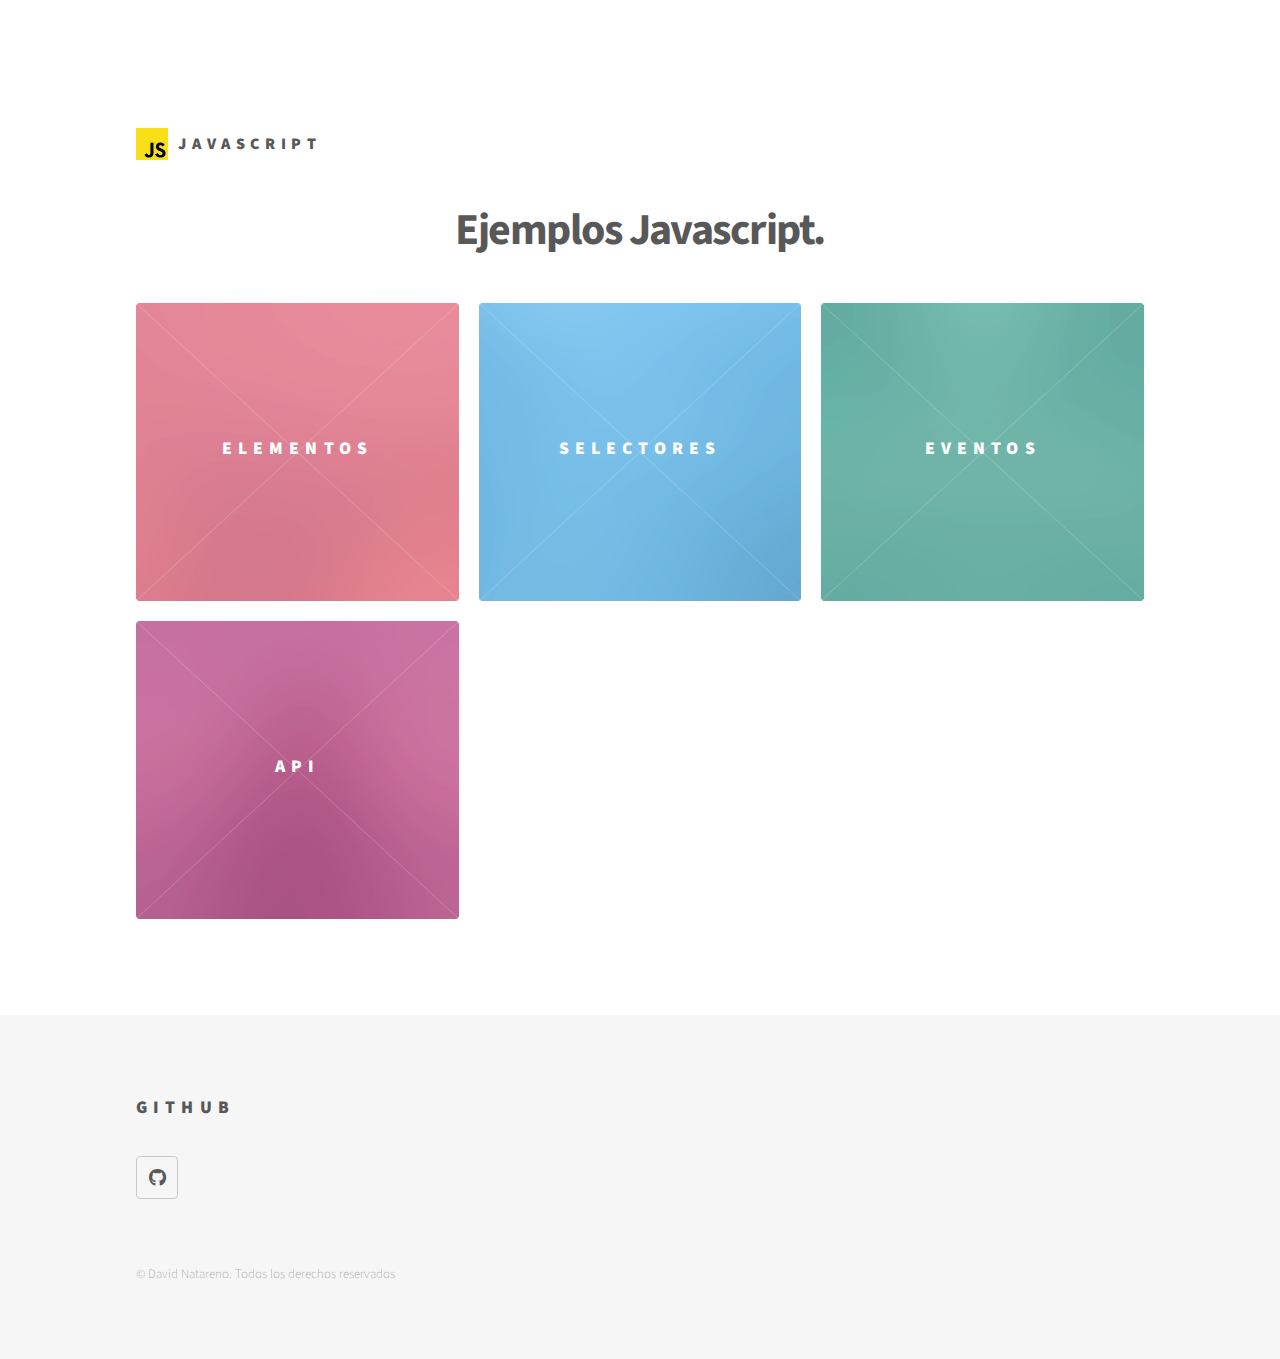
==== commit b7e95554: "Toques finales" ====
--- a/index.html
+++ b/index.html
@@ -44,7 +44,7 @@
                         <a href="elementos.html">
                             <h2>Elementos</h2>
                             <div class="content">
-                                <p>Sed nisl arcu euismod sit amet nisi lorem etiam dolor veroeros et feugiat.</p>
+                                <p>Elementos de JavaScript</p>
                             </div>
                         </a>
                     </article>
@@ -55,7 +55,7 @@
                         <a href="selectores.html">
                             <h2>Selectores</h2>
                             <div class="content">
-                                <p>Sed nisl arcu euismod sit amet nisi lorem etiam dolor veroeros et feugiat.</p>
+                                <p>Selectores de JavaScript</p>
                             </div>
                         </a>
                     </article>
@@ -63,10 +63,10 @@
                         <span class="image">
 										<img src="images/pic03.jpg" alt="" />
 									</span>
-                        <a href="generic.html">
+                        <a href="eventos.html">
                             <h2>Eventos</h2>
                             <div class="content">
-                                <p>Sed nisl arcu euismod sit amet nisi lorem etiam dolor veroeros et feugiat.</p>
+                                <p>Eventos en JavaScript</p>
                             </div>
                         </a>
                     </article>
@@ -74,98 +74,10 @@
                         <span class="image">
 										<img src="images/pic04.jpg" alt="" />
 									</span>
-                        <a href="generic.html">
-                            <h2>Apis</h2>
+                        <a href="api.html">
+                            <h2>API</h2>
                             <div class="content">
-                                <p>Sed nisl arcu euismod sit amet nisi lorem etiam dolor veroeros et feugiat.</p>
-                            </div>
-                        </a>
-                    </article>
-                    <article class="style5">
-                        <span class="image">
-										<img src="images/pic05.jpg" alt="" />
-									</span>
-                        <a href="generic.html">
-                            <h2>Aliquam</h2>
-                            <div class="content">
-                                <p>Sed nisl arcu euismod sit amet nisi lorem etiam dolor veroeros et feugiat.</p>
-                            </div>
-                        </a>
-                    </article>
-                    <article class="style6">
-                        <span class="image">
-										<img src="images/pic06.jpg" alt="" />
-									</span>
-                        <a href="generic.html">
-                            <h2>Veroeros</h2>
-                            <div class="content">
-                                <p>Sed nisl arcu euismod sit amet nisi lorem etiam dolor veroeros et feugiat.</p>
-                            </div>
-                        </a>
-                    </article>
-                    <article class="style2">
-                        <span class="image">
-										<img src="images/pic07.jpg" alt="" />
-									</span>
-                        <a href="generic.html">
-                            <h2>Ipsum</h2>
-                            <div class="content">
-                                <p>Sed nisl arcu euismod sit amet nisi lorem etiam dolor veroeros et feugiat.</p>
-                            </div>
-                        </a>
-                    </article>
-                    <article class="style3">
-                        <span class="image">
-										<img src="images/pic08.jpg" alt="" />
-									</span>
-                        <a href="generic.html">
-                            <h2>Dolor</h2>
-                            <div class="content">
-                                <p>Sed nisl arcu euismod sit amet nisi lorem etiam dolor veroeros et feugiat.</p>
-                            </div>
-                        </a>
-                    </article>
-                    <article class="style1">
-                        <span class="image">
-										<img src="images/pic09.jpg" alt="" />
-									</span>
-                        <a href="generic.html">
-                            <h2>Nullam</h2>
-                            <div class="content">
-                                <p>Sed nisl arcu euismod sit amet nisi lorem etiam dolor veroeros et feugiat.</p>
-                            </div>
-                        </a>
-                    </article>
-                    <article class="style5">
-                        <span class="image">
-										<img src="images/pic10.jpg" alt="" />
-									</span>
-                        <a href="generic.html">
-                            <h2>Ultricies</h2>
-                            <div class="content">
-                                <p>Sed nisl arcu euismod sit amet nisi lorem etiam dolor veroeros et feugiat.</p>
-                            </div>
-                        </a>
-                    </article>
-                    <article class="style6">
-                        <span class="image">
-										<img src="images/pic11.jpg" alt="" />
-									</span>
-                        <a href="generic.html">
-                            <h2>Dictum</h2>
-                            <div class="content">
-                                <p>Sed nisl arcu euismod sit amet nisi lorem etiam dolor veroeros et feugiat.</p>
-                            </div>
-                        </a>
-                    </article>
-                    <article class="style4">
-                        <span class="image">
-										<img src="images/pic12.jpg" alt="" />
-									</span>
-                        <a href="generic.html">
-                            <h2>Pretium</h2>
-                            <div class="content">
-                                <p>Sed nisl arcu euismod sit amet nisi lorem etiam dolor veroeros et feugiat.</p>
+                                <p>API en JavaScript</p>
                             </div>
                         </a>
                     </article>
@@ -177,40 +89,14 @@
         <footer id="footer">
             <div class="inner">
                 <section>
-                    <h2>Get in touch</h2>
-                    <form method="post" action="#">
-                        <div class="fields">
-                            <div class="field half">
-                                <input type="text" name="name" id="name" placeholder="Name" />
-                            </div>
-                            <div class="field half">
-                                <input type="email" name="email" id="email" placeholder="Email" />
-                            </div>
-                            <div class="field">
-                                <textarea name="message" id="message" placeholder="Message"></textarea>
-                            </div>
-                        </div>
-                        <ul class="actions">
-                            <li><input type="submit" value="Send" class="primary" /></li>
-                        </ul>
-                    </form>
-                </section>
-                <section>
-                    <h2>Follow</h2>
+                    <h2>GitHub</h2>
                     <ul class="icons">
-                        <li><a href="#" class="icon brands style2 fa-twitter"><span class="label">Twitter</span></a></li>
-                        <li><a href="#" class="icon brands style2 fa-facebook-f"><span class="label">Facebook</span></a></li>
-                        <li><a href="#" class="icon brands style2 fa-instagram"><span class="label">Instagram</span></a></li>
-                        <li><a href="#" class="icon brands style2 fa-dribbble"><span class="label">Dribbble</span></a></li>
-                        <li><a href="#" class="icon brands style2 fa-github"><span class="label">GitHub</span></a></li>
-                        <li><a href="#" class="icon brands style2 fa-500px"><span class="label">500px</span></a></li>
-                        <li><a href="#" class="icon solid style2 fa-phone"><span class="label">Phone</span></a></li>
-                        <li><a href="#" class="icon solid style2 fa-envelope"><span class="label">Email</span></a></li>
+                        <li><a href="https://github.com/RailFX123/paginaJavaScript" class="icon brands style2 fa-github"><span class="label">GitHub</span></a></li>
+
                     </ul>
                 </section>
                 <ul class="copyright">
-                    <li>&copy; Untitled. All rights reserved</li>
-                    <li>Design: <a href="http://html5up.net">HTML5 UP</a></li>
+                    <li>&copy; David Natareno. Todos los derechos reservados</li>
                 </ul>
             </div>
         </footer>
